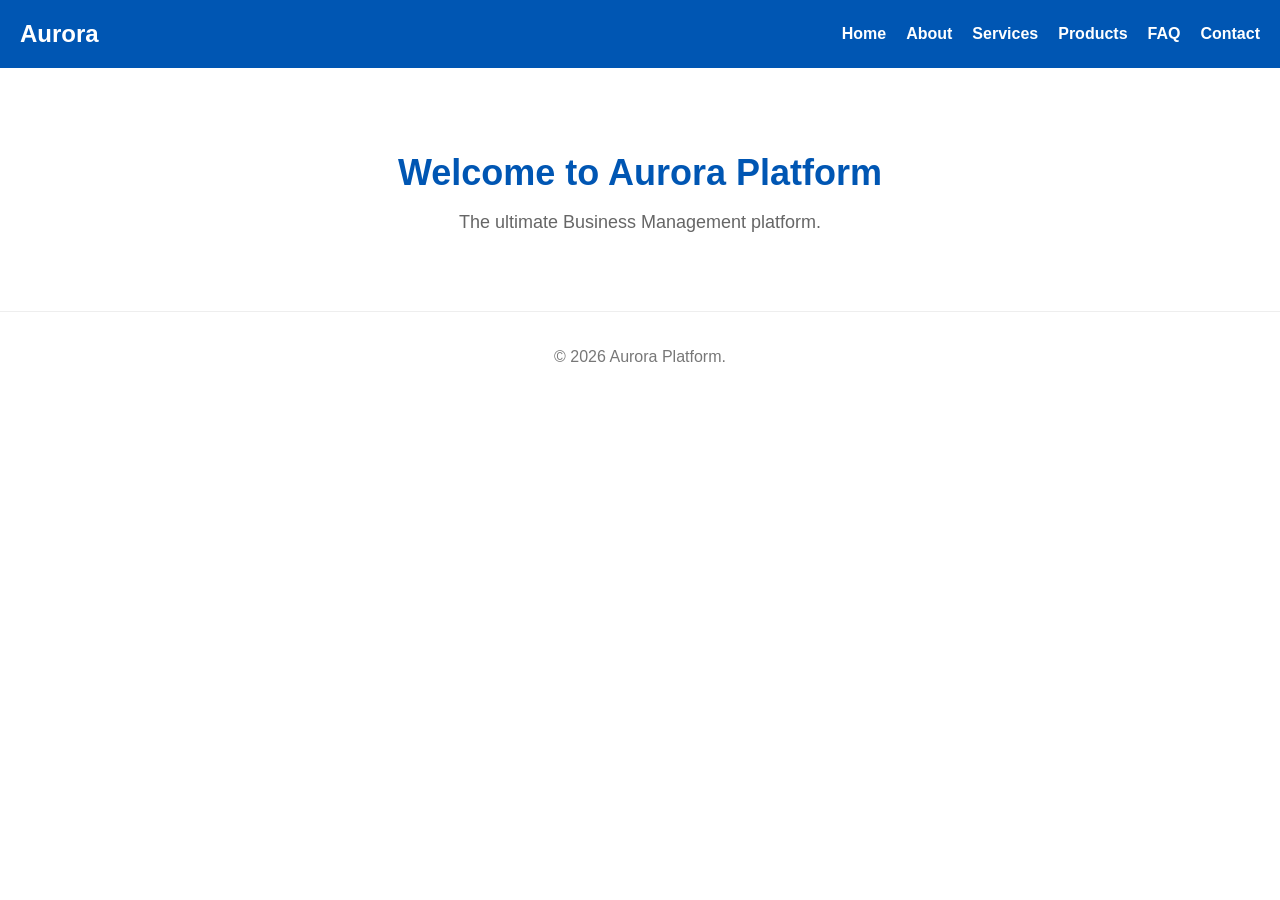
==== index.html @ d2ce755b "minor change for about page" ====
<!DOCTYPE html>
<html lang="en">
<head>
    <meta charset="UTF-8">
    <meta name="viewport" content="width=device-width, initial-scale=1.0">
    <title>Aurora Platform</title>
    <link rel="stylesheet" href="style.css">
</head>
<body>

    <header>
        <div class="logo">Aurora</div>
        <nav>
            <ul>
                <li><a href="index.html">Home</a></li>
                <li><a href="about us.html">About</a></li>
                <li><a href="services.html">Services</a></li>
                <li><a href="products.html">Products</a></li>
                <li><a href="faq.html">FAQ</a></li>
                <li><a href="contact.html">Contact</a></li>
            </ul>
        </nav>
    </header>

    <main>
        <h1>Welcome to Aurora Platform</h1>
        <p>The ultimate Business Management platform.</p>
    </main>

    <footer>
        <p>&copy; 2026 Aurora Platform.</p>
    </footer>

</body>
</html>
---- style.css ----
/* 1. Basic Setup */
body {
    font-family: Arial, sans-serif;
    margin: 0;
    padding: 0;
    background-color: #ffffff;
    color: #333333;
}

/* 2. Header & Navigation (Blue background, White text) */
header {
    background-color: #0056b3;
    padding: 20px;
    display: flex;
    justify-content: space-between;
    align-items: center;
}

.logo {
    color: #ffffff;
    font-size: 24px;
    font-weight: bold;
}

nav ul {
    list-style: none;
    margin: 0;
    padding: 0;
    display: flex;
    gap: 20px;
}

nav a {
    color: #ffffff;
    text-decoration: none;
    font-weight: bold;
}

nav a:hover {
    text-decoration: underline;
}

/* 3. Main Content (Centered & Clean) */
main {
    padding: 60px 20px;
    text-align: center;
}

main h1 {
    color: #0056b3;
    font-size: 36px;
    margin-bottom: 10px;
}

main p {
    font-size: 18px;
    color: #666666;
}

/* 4. Footer */
footer {
    text-align: center;
    padding: 20px;
    border-top: 1px solid #eeeeee;
    color: #777777;
}
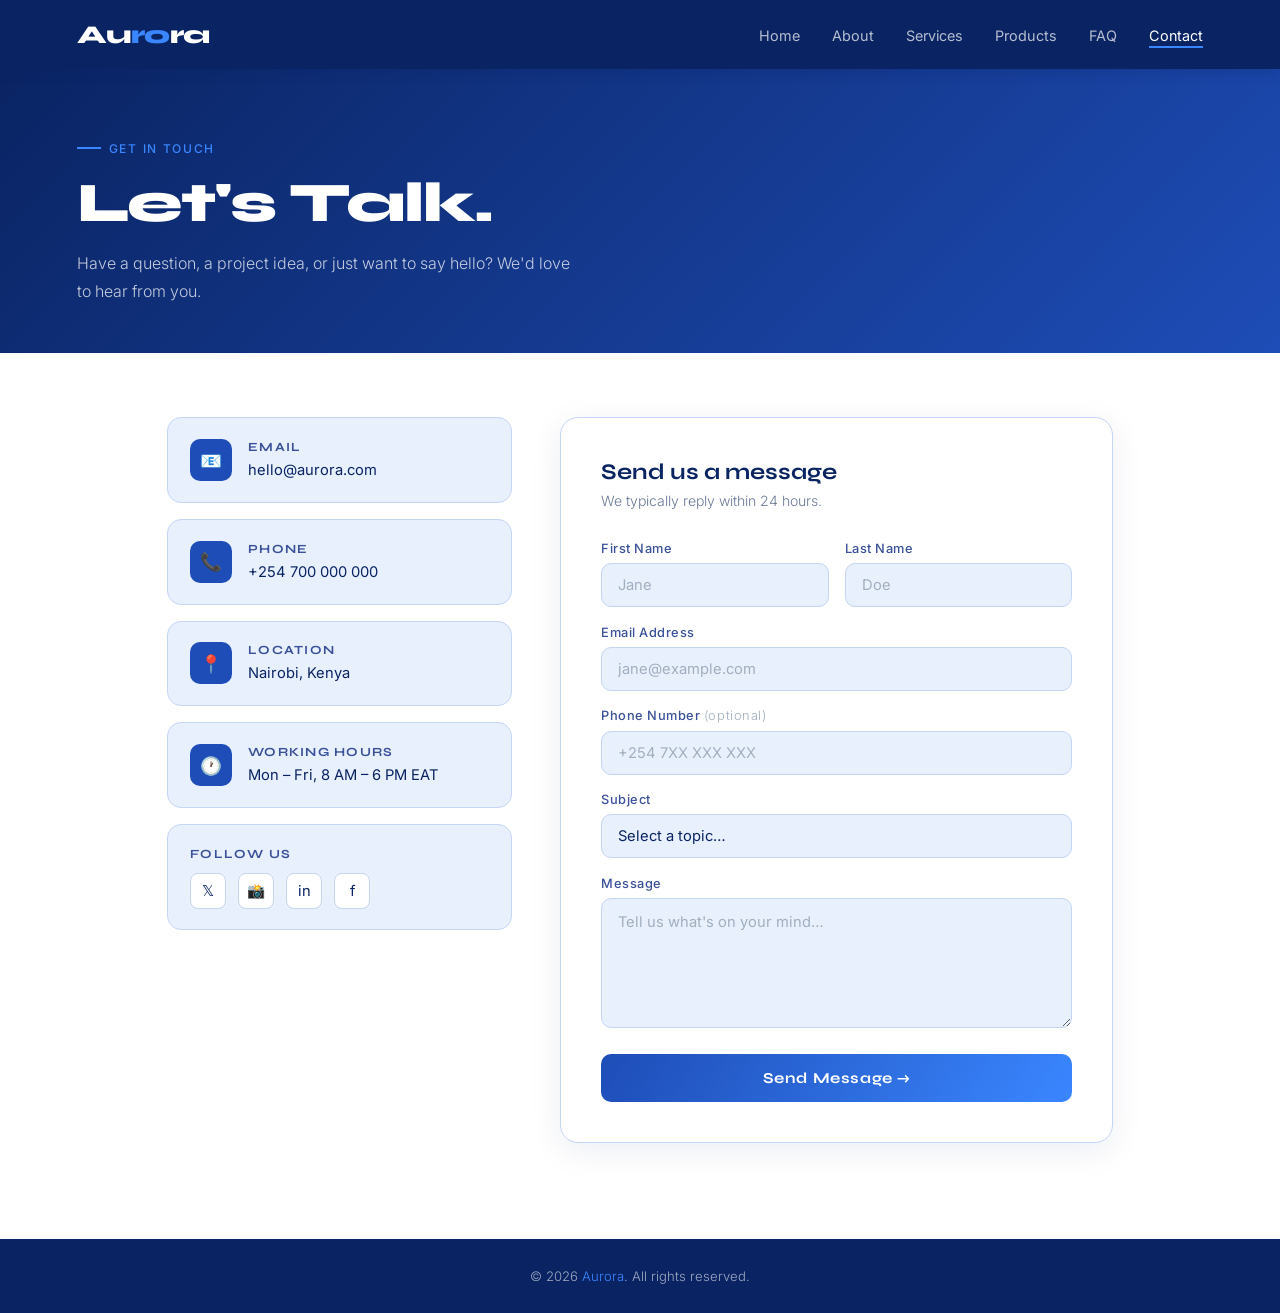
==== commit 9fdf9394: "conyact us" ====
--- a/index.html
+++ b/index.html
@@ -1,35 +1,421 @@
 <!DOCTYPE html>
 <html lang="en">
 <head>
-    <meta charset="UTF-8">
-    <meta name="viewport" content="width=device-width, initial-scale=1.0">
-    <title>Aurora Platform</title>
-    <link rel="stylesheet" href="style.css">
+  <meta charset="UTF-8" />
+  <meta name="viewport" content="width=device-width, initial-scale=1.0"/>
+  <title>Aurora — Contact Us</title>
+  <link href="https://fonts.googleapis.com/css2?family=Syne:wght@400;600;700;800&family=Inter:wght@300;400;500&display=swap" rel="stylesheet"/>
+  <style>
+    :root {
+      --blue-dark:   #0a2463;
+      --blue-mid:    #1e4db7;
+      --blue-light:  #3a86ff;
+      --blue-pale:   #e8f0fe;
+      --white:       #ffffff;
+      --text-dark:   #0a2463;
+      --text-mid:    #3a5199;
+      --text-light:  #6b7a99;
+      --border:      #c5d5f5;
+      --radius:      14px;
+      --transition:  0.25s ease;
+    }
+    *, *::before, *::after { box-sizing: border-box; margin: 0; padding: 0; }
+    body {
+      background: var(--white);
+      color: var(--text-dark);
+      font-family: 'Inter', sans-serif;
+      font-weight: 300;
+      min-height: 100vh;
+    }
+    nav {
+      background: var(--blue-dark);
+      padding: 1.2rem 6%;
+      display: flex;
+      align-items: center;
+      justify-content: space-between;
+      position: sticky;
+      top: 0;
+      z-index: 100;
+      box-shadow: 0 2px 12px rgba(10,36,99,0.3);
+    }
+    .logo {
+      font-family: 'Syne', sans-serif;
+      font-weight: 800;
+      font-size: 1.6rem;
+      letter-spacing: -0.03em;
+      color: var(--white);
+    }
+    .logo span { color: var(--blue-light); }
+    .nav-links {
+      display: flex;
+      gap: 2rem;
+      list-style: none;
+    }
+    .nav-links a {
+      color: rgba(255,255,255,0.7);
+      text-decoration: none;
+      font-size: 0.9rem;
+      font-weight: 400;
+      transition: color var(--transition);
+    }
+    .nav-links a:hover, .nav-links a.active { color: var(--white); }
+    .nav-links a.active {
+      border-bottom: 2px solid var(--blue-light);
+      padding-bottom: 2px;
+    }
+    .hero-strip {
+      background: linear-gradient(135deg, var(--blue-dark) 0%, var(--blue-mid) 100%);
+      padding: 4rem 6% 3rem;
+      color: var(--white);
+    }
+    .eyebrow {
+      display: inline-flex;
+      align-items: center;
+      gap: 0.5rem;
+      font-size: 0.75rem;
+      font-weight: 500;
+      letter-spacing: 0.14em;
+      text-transform: uppercase;
+      color: var(--blue-light);
+      margin-bottom: 1rem;
+    }
+    .eyebrow::before {
+      content: '';
+      width: 24px;
+      height: 2px;
+      background: var(--blue-light);
+    }
+    .hero-strip h1 {
+      font-family: 'Syne', sans-serif;
+      font-size: clamp(2.2rem, 5vw, 3.5rem);
+      font-weight: 800;
+      line-height: 1.1;
+      letter-spacing: -0.03em;
+      margin-bottom: 1rem;
+    }
+    .hero-strip p {
+      max-width: 500px;
+      color: rgba(255,255,255,0.75);
+      line-height: 1.75;
+      font-size: 1rem;
+    }
+    .page {
+      max-width: 1100px;
+      margin: 0 auto;
+      padding: 4rem 6% 6rem;
+    }
+    .contact-grid {
+      display: grid;
+      grid-template-columns: 1fr 1.6fr;
+      gap: 3rem;
+      align-items: start;
+    }
+    .info-cards {
+      display: flex;
+      flex-direction: column;
+      gap: 1rem;
+    }
+    .info-card {
+      background: var(--blue-pale);
+      border: 1px solid var(--border);
+      border-radius: var(--radius);
+      padding: 1.3rem 1.4rem;
+      display: flex;
+      align-items: flex-start;
+      gap: 1rem;
+      transition: border-color var(--transition), transform var(--transition), box-shadow var(--transition);
+    }
+    .info-card:hover {
+      border-color: var(--blue-light);
+      transform: translateY(-2px);
+      box-shadow: 0 6px 20px rgba(58,134,255,0.12);
+    }
+    .info-icon {
+      width: 42px;
+      height: 42px;
+      border-radius: 10px;
+      background: var(--blue-mid);
+      display: flex;
+      align-items: center;
+      justify-content: center;
+      font-size: 1.1rem;
+      flex-shrink: 0;
+    }
+    .info-body h3 {
+      font-family: 'Syne', sans-serif;
+      font-size: 0.78rem;
+      font-weight: 700;
+      color: var(--text-mid);
+      text-transform: uppercase;
+      letter-spacing: 0.1em;
+      margin-bottom: 0.3rem;
+    }
+    .info-body p, .info-body a {
+      color: var(--text-dark);
+      font-size: 0.92rem;
+      line-height: 1.5;
+      text-decoration: none;
+      font-weight: 400;
+    }
+    .info-body a:hover { color: var(--blue-light); }
+    .social-row {
+      display: flex;
+      gap: 0.75rem;
+      margin-top: 0.75rem;
+    }
+    .social-btn {
+      width: 36px;
+      height: 36px;
+      border-radius: 8px;
+      border: 1px solid var(--border);
+      background: var(--white);
+      display: flex;
+      align-items: center;
+      justify-content: center;
+      font-size: 0.85rem;
+      color: var(--blue-mid);
+      text-decoration: none;
+      transition: all var(--transition);
+      font-weight: 600;
+    }
+    .social-btn:hover {
+      background: var(--blue-mid);
+      color: var(--white);
+      border-color: var(--blue-mid);
+    }
+    .form-card {
+      background: var(--white);
+      border: 1px solid var(--border);
+      border-radius: calc(var(--radius) + 4px);
+      padding: 2.5rem;
+      box-shadow: 0 8px 32px rgba(10,36,99,0.08);
+    }
+    .form-card h2 {
+      font-family: 'Syne', sans-serif;
+      font-size: 1.4rem;
+      font-weight: 700;
+      color: var(--blue-dark);
+      margin-bottom: 0.4rem;
+    }
+    .form-card .subtitle {
+      color: var(--text-light);
+      font-size: 0.88rem;
+      margin-bottom: 2rem;
+    }
+    .form-row {
+      display: grid;
+      grid-template-columns: 1fr 1fr;
+      gap: 1rem;
+    }
+    .field {
+      display: flex;
+      flex-direction: column;
+      gap: 0.45rem;
+      margin-bottom: 1.1rem;
+    }
+    label {
+      font-size: 0.8rem;
+      font-weight: 500;
+      color: var(--text-mid);
+      letter-spacing: 0.04em;
+    }
+    input, textarea, select {
+      background: var(--blue-pale);
+      border: 1px solid var(--border);
+      border-radius: 10px;
+      color: var(--text-dark);
+      font-family: 'Inter', sans-serif;
+      font-size: 0.92rem;
+      font-weight: 400;
+      padding: 0.75rem 1rem;
+      width: 100%;
+      outline: none;
+      transition: border-color var(--transition), box-shadow var(--transition);
+      appearance: none;
+    }
+    input::placeholder, textarea::placeholder { color: #a0aec0; }
+    input:focus, textarea:focus, select:focus {
+      border-color: var(--blue-light);
+      background: var(--white);
+      box-shadow: 0 0 0 3px rgba(58,134,255,0.12);
+    }
+    textarea { resize: vertical; min-height: 130px; line-height: 1.6; }
+    select option { background: var(--white); }
+    .btn-submit {
+      width: 100%;
+      padding: 0.95rem 1.5rem;
+      border: none;
+      border-radius: 10px;
+      cursor: pointer;
+      font-family: 'Syne', sans-serif;
+      font-size: 0.95rem;
+      font-weight: 700;
+      letter-spacing: 0.04em;
+      color: var(--white);
+      background: linear-gradient(120deg, var(--blue-mid), var(--blue-light));
+      transition: opacity var(--transition), transform var(--transition);
+      margin-top: 0.5rem;
+    }
+    .btn-submit:hover { opacity: 0.9; transform: translateY(-1px); }
+    .btn-submit:active { transform: translateY(0); }
+    .success-msg {
+      display: none;
+      align-items: center;
+      gap: 0.75rem;
+      background: #e8f5e9;
+      border: 1px solid #a5d6a7;
+      border-radius: 10px;
+      padding: 1rem 1.2rem;
+      margin-top: 1rem;
+      color: #2e7d32;
+      font-size: 0.9rem;
+    }
+    .success-msg.show { display: flex; }
+    footer {
+      background: var(--blue-dark);
+      color: rgba(255,255,255,0.6);
+      text-align: center;
+      padding: 1.8rem 6%;
+      font-size: 0.82rem;
+    }
+    footer span { color: var(--blue-light); }
+    @media (max-width: 768px) {
+      .contact-grid { grid-template-columns: 1fr; }
+      .form-row { grid-template-columns: 1fr; }
+      .nav-links { display: none; }
+      .form-card { padding: 1.8rem 1.4rem; }
+    }
+  </style>
 </head>
 <body>
-
-    <header>
-        <div class="logo">Aurora</div>
-        <nav>
-            <ul>
-                <li><a href="index.html">Home</a></li>
-                <li><a href="about us.html">About</a></li>
-                <li><a href="services.html">Services</a></li>
-                <li><a href="products.html">Products</a></li>
-                <li><a href="faq.html">FAQ</a></li>
-                <li><a href="contact.html">Contact</a></li>
-            </ul>
-        </nav>
-    </header>
-
-    <main>
-        <h1>Welcome to Aurora Platform</h1>
-        <p>The ultimate Business Management platform.</p>
-    </main>
-
-    <footer>
-        <p>&copy; 2026 Aurora Platform.</p>
-    </footer>
-
+  <nav>
+    <div class="logo">Au<span>ro</span>ra</div>
+    <ul class="nav-links">
+      <li><a href="#">Home</a></li>
+      <li><a href="#">About</a></li>
+      <li><a href="#">Services</a></li>
+      <li><a href="#">Products</a></li>
+      <li><a href="#">FAQ</a></li>
+      <li><a href="#" class="active">Contact</a></li>
+    </ul>
+  </nav>
+  <div class="hero-strip">
+    <div class="eyebrow">Get in touch</div>
+    <h1>Let's Talk.</h1>
+    <p>Have a question, a project idea, or just want to say hello? We'd love to hear from you.</p>
+  </div>
+  <main class="page">
+    <div class="contact-grid">
+      <aside class="info-cards">
+        <div class="info-card">
+          <div class="info-icon">📧</div>
+          <div class="info-body">
+            <h3>Email</h3>
+            <a href="mailto:hello@aurora.com">hello@aurora.com</a>
+          </div>
+        </div>
+        <div class="info-card">
+          <div class="info-icon">📞</div>
+          <div class="info-body">
+            <h3>Phone</h3>
+            <a href="tel:+254700000000">+254 700 000 000</a>
+          </div>
+        </div>
+        <div class="info-card">
+          <div class="info-icon">📍</div>
+          <div class="info-body">
+            <h3>Location</h3>
+            <p>Nairobi, Kenya</p>
+          </div>
+        </div>
+        <div class="info-card">
+          <div class="info-icon">🕐</div>
+          <div class="info-body">
+            <h3>Working Hours</h3>
+            <p>Mon – Fri, 8 AM – 6 PM EAT</p>
+          </div>
+        </div>
+        <div class="info-card">
+          <div class="info-body" style="width:100%">
+            <h3>Follow Us</h3>
+            <div class="social-row">
+              <a href="#" class="social-btn">𝕏</a>
+              <a href="#" class="social-btn">📸</a>
+              <a href="#" class="social-btn">in</a>
+              <a href="#" class="social-btn">f</a>
+            </div>
+          </div>
+        </div>
+      </aside>
+      <section class="form-card">
+        <h2>Send us a message</h2>
+        <p class="subtitle">We typically reply within 24 hours.</p>
+        <form id="contactForm" novalidate>
+          <div class="form-row">
+            <div class="field">
+              <label for="fname">First Name</label>
+              <input type="text" id="fname" placeholder="Jane" required />
+            </div>
+            <div class="field">
+              <label for="lname">Last Name</label>
+              <input type="text" id="lname" placeholder="Doe" required />
+            </div>
+          </div>
+          <div class="field">
+            <label for="email">Email Address</label>
+            <input type="email" id="email" placeholder="jane@example.com" required />
+          </div>
+          <div class="field">
+            <label for="phone">Phone Number <span style="color:#a0aec0;font-weight:300">(optional)</span></label>
+            <input type="tel" id="phone" placeholder="+254 7XX XXX XXX" />
+          </div>
+          <div class="field">
+            <label for="subject">Subject</label>
+            <select id="subject" required>
+              <option value="" disabled selected>Select a topic…</option>
+              <option>General Inquiry</option>
+              <option>Project Collaboration</option>
+              <option>Support Request</option>
+              <option>Partnership</option>
+              <option>Other</option>
+            </select>
+          </div>
+          <div class="field">
+            <label for="message">Message</label>
+            <textarea id="message" placeholder="Tell us what's on your mind…" required></textarea>
+          </div>
+          <button type="submit" class="btn-submit">Send Message →</button>
+          <div class="success-msg" id="successMsg">
+            ✅ &nbsp; Message sent! We'll get back to you shortly.
+          </div>
+        </form>
+      </section>
+    </div>
+  </main>
+  <footer>© 2026 <span>Aurora</span>. All rights reserved.</footer>
+  <script>
+    document.getElementById('contactForm').addEventListener('submit', function(e) {
+      e.preventDefault();
+      const fname = document.getElementById('fname').value.trim();
+      const email = document.getElementById('email').value.trim();
+      const message = document.getElementById('message').value.trim();
+      if (!fname || !email || !message) {
+        alert('Please fill in your name, email, and message.');
+        return;
+      }
+      const btn = document.querySelector('.btn-submit');
+      btn.textContent = 'Sending…';
+      btn.style.opacity = '0.7';
+      setTimeout(() => {
+        btn.textContent = 'Send Message →';
+        btn.style.opacity = '1';
+        document.getElementById('successMsg').classList.add('show');
+        document.getElementById('contactForm').reset();
+        setTimeout(() => {
+          document.getElementById('successMsg').classList.remove('show');
+        }, 5000);
+      }, 1200);
+    });
+  </script>
 </body>
 </html>
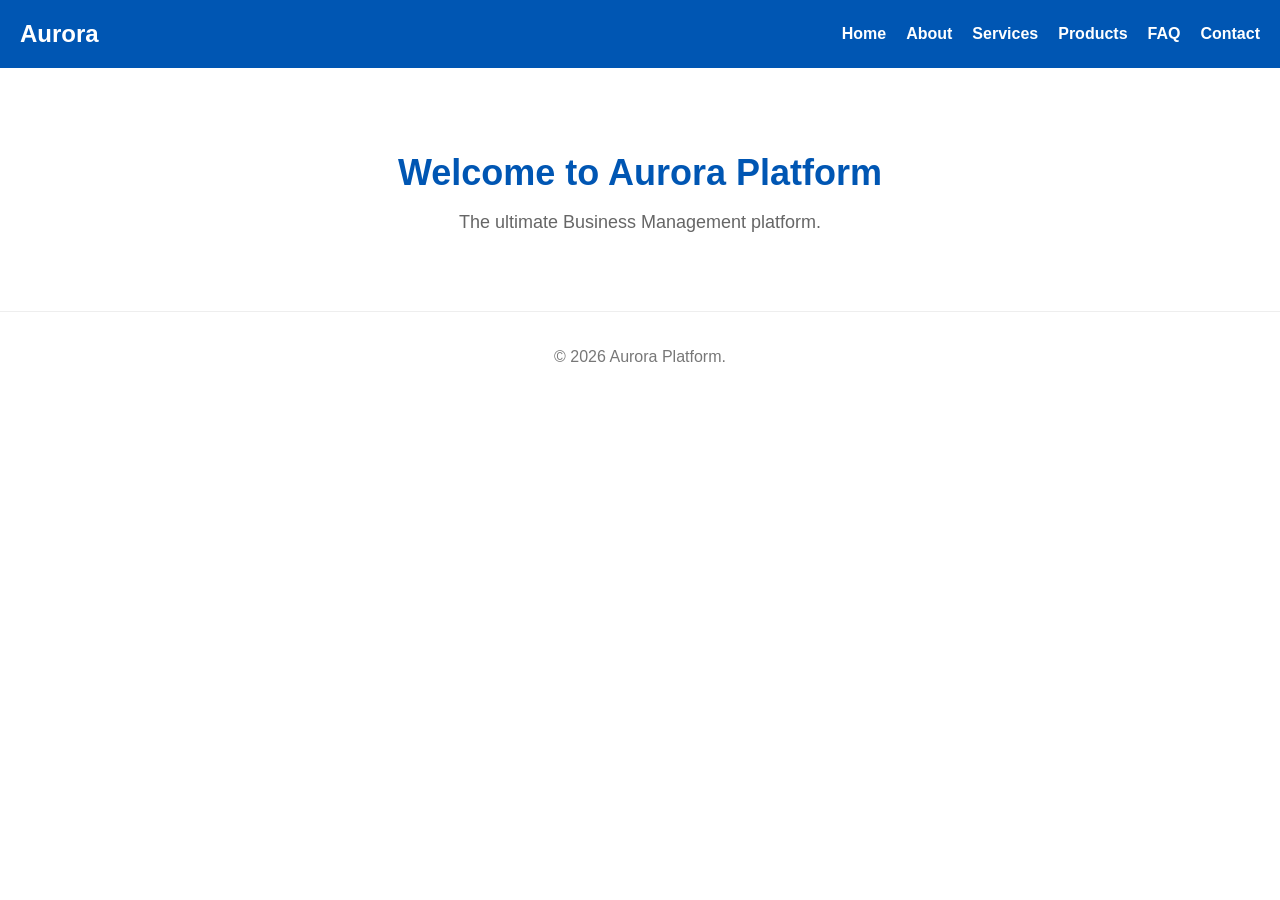
==== commit e9b6d719: "Merge branch 'main' of github.com:codewithmDEV/aurora-platform" ====
--- a/index.html
+++ b/index.html
@@ -1,421 +1,35 @@
 <!DOCTYPE html>
 <html lang="en">
 <head>
-  <meta charset="UTF-8" />
-  <meta name="viewport" content="width=device-width, initial-scale=1.0"/>
-  <title>Aurora — Contact Us</title>
-  <link href="https://fonts.googleapis.com/css2?family=Syne:wght@400;600;700;800&family=Inter:wght@300;400;500&display=swap" rel="stylesheet"/>
-  <style>
-    :root {
-      --blue-dark:   #0a2463;
-      --blue-mid:    #1e4db7;
-      --blue-light:  #3a86ff;
-      --blue-pale:   #e8f0fe;
-      --white:       #ffffff;
-      --text-dark:   #0a2463;
-      --text-mid:    #3a5199;
-      --text-light:  #6b7a99;
-      --border:      #c5d5f5;
-      --radius:      14px;
-      --transition:  0.25s ease;
-    }
-    *, *::before, *::after { box-sizing: border-box; margin: 0; padding: 0; }
-    body {
-      background: var(--white);
-      color: var(--text-dark);
-      font-family: 'Inter', sans-serif;
-      font-weight: 300;
-      min-height: 100vh;
-    }
-    nav {
-      background: var(--blue-dark);
-      padding: 1.2rem 6%;
-      display: flex;
-      align-items: center;
-      justify-content: space-between;
-      position: sticky;
-      top: 0;
-      z-index: 100;
-      box-shadow: 0 2px 12px rgba(10,36,99,0.3);
-    }
-    .logo {
-      font-family: 'Syne', sans-serif;
-      font-weight: 800;
-      font-size: 1.6rem;
-      letter-spacing: -0.03em;
-      color: var(--white);
-    }
-    .logo span { color: var(--blue-light); }
-    .nav-links {
-      display: flex;
-      gap: 2rem;
-      list-style: none;
-    }
-    .nav-links a {
-      color: rgba(255,255,255,0.7);
-      text-decoration: none;
-      font-size: 0.9rem;
-      font-weight: 400;
-      transition: color var(--transition);
-    }
-    .nav-links a:hover, .nav-links a.active { color: var(--white); }
-    .nav-links a.active {
-      border-bottom: 2px solid var(--blue-light);
-      padding-bottom: 2px;
-    }
-    .hero-strip {
-      background: linear-gradient(135deg, var(--blue-dark) 0%, var(--blue-mid) 100%);
-      padding: 4rem 6% 3rem;
-      color: var(--white);
-    }
-    .eyebrow {
-      display: inline-flex;
-      align-items: center;
-      gap: 0.5rem;
-      font-size: 0.75rem;
-      font-weight: 500;
-      letter-spacing: 0.14em;
-      text-transform: uppercase;
-      color: var(--blue-light);
-      margin-bottom: 1rem;
-    }
-    .eyebrow::before {
-      content: '';
-      width: 24px;
-      height: 2px;
-      background: var(--blue-light);
-    }
-    .hero-strip h1 {
-      font-family: 'Syne', sans-serif;
-      font-size: clamp(2.2rem, 5vw, 3.5rem);
-      font-weight: 800;
-      line-height: 1.1;
-      letter-spacing: -0.03em;
-      margin-bottom: 1rem;
-    }
-    .hero-strip p {
-      max-width: 500px;
-      color: rgba(255,255,255,0.75);
-      line-height: 1.75;
-      font-size: 1rem;
-    }
-    .page {
-      max-width: 1100px;
-      margin: 0 auto;
-      padding: 4rem 6% 6rem;
-    }
-    .contact-grid {
-      display: grid;
-      grid-template-columns: 1fr 1.6fr;
-      gap: 3rem;
-      align-items: start;
-    }
-    .info-cards {
-      display: flex;
-      flex-direction: column;
-      gap: 1rem;
-    }
-    .info-card {
-      background: var(--blue-pale);
-      border: 1px solid var(--border);
-      border-radius: var(--radius);
-      padding: 1.3rem 1.4rem;
-      display: flex;
-      align-items: flex-start;
-      gap: 1rem;
-      transition: border-color var(--transition), transform var(--transition), box-shadow var(--transition);
-    }
-    .info-card:hover {
-      border-color: var(--blue-light);
-      transform: translateY(-2px);
-      box-shadow: 0 6px 20px rgba(58,134,255,0.12);
-    }
-    .info-icon {
-      width: 42px;
-      height: 42px;
-      border-radius: 10px;
-      background: var(--blue-mid);
-      display: flex;
-      align-items: center;
-      justify-content: center;
-      font-size: 1.1rem;
-      flex-shrink: 0;
-    }
-    .info-body h3 {
-      font-family: 'Syne', sans-serif;
-      font-size: 0.78rem;
-      font-weight: 700;
-      color: var(--text-mid);
-      text-transform: uppercase;
-      letter-spacing: 0.1em;
-      margin-bottom: 0.3rem;
-    }
-    .info-body p, .info-body a {
-      color: var(--text-dark);
-      font-size: 0.92rem;
-      line-height: 1.5;
-      text-decoration: none;
-      font-weight: 400;
-    }
-    .info-body a:hover { color: var(--blue-light); }
-    .social-row {
-      display: flex;
-      gap: 0.75rem;
-      margin-top: 0.75rem;
-    }
-    .social-btn {
-      width: 36px;
-      height: 36px;
-      border-radius: 8px;
-      border: 1px solid var(--border);
-      background: var(--white);
-      display: flex;
-      align-items: center;
-      justify-content: center;
-      font-size: 0.85rem;
-      color: var(--blue-mid);
-      text-decoration: none;
-      transition: all var(--transition);
-      font-weight: 600;
-    }
-    .social-btn:hover {
-      background: var(--blue-mid);
-      color: var(--white);
-      border-color: var(--blue-mid);
-    }
-    .form-card {
-      background: var(--white);
-      border: 1px solid var(--border);
-      border-radius: calc(var(--radius) + 4px);
-      padding: 2.5rem;
-      box-shadow: 0 8px 32px rgba(10,36,99,0.08);
-    }
-    .form-card h2 {
-      font-family: 'Syne', sans-serif;
-      font-size: 1.4rem;
-      font-weight: 700;
-      color: var(--blue-dark);
-      margin-bottom: 0.4rem;
-    }
-    .form-card .subtitle {
-      color: var(--text-light);
-      font-size: 0.88rem;
-      margin-bottom: 2rem;
-    }
-    .form-row {
-      display: grid;
-      grid-template-columns: 1fr 1fr;
-      gap: 1rem;
-    }
-    .field {
-      display: flex;
-      flex-direction: column;
-      gap: 0.45rem;
-      margin-bottom: 1.1rem;
-    }
-    label {
-      font-size: 0.8rem;
-      font-weight: 500;
-      color: var(--text-mid);
-      letter-spacing: 0.04em;
-    }
-    input, textarea, select {
-      background: var(--blue-pale);
-      border: 1px solid var(--border);
-      border-radius: 10px;
-      color: var(--text-dark);
-      font-family: 'Inter', sans-serif;
-      font-size: 0.92rem;
-      font-weight: 400;
-      padding: 0.75rem 1rem;
-      width: 100%;
-      outline: none;
-      transition: border-color var(--transition), box-shadow var(--transition);
-      appearance: none;
-    }
-    input::placeholder, textarea::placeholder { color: #a0aec0; }
-    input:focus, textarea:focus, select:focus {
-      border-color: var(--blue-light);
-      background: var(--white);
-      box-shadow: 0 0 0 3px rgba(58,134,255,0.12);
-    }
-    textarea { resize: vertical; min-height: 130px; line-height: 1.6; }
-    select option { background: var(--white); }
-    .btn-submit {
-      width: 100%;
-      padding: 0.95rem 1.5rem;
-      border: none;
-      border-radius: 10px;
-      cursor: pointer;
-      font-family: 'Syne', sans-serif;
-      font-size: 0.95rem;
-      font-weight: 700;
-      letter-spacing: 0.04em;
-      color: var(--white);
-      background: linear-gradient(120deg, var(--blue-mid), var(--blue-light));
-      transition: opacity var(--transition), transform var(--transition);
-      margin-top: 0.5rem;
-    }
-    .btn-submit:hover { opacity: 0.9; transform: translateY(-1px); }
-    .btn-submit:active { transform: translateY(0); }
-    .success-msg {
-      display: none;
-      align-items: center;
-      gap: 0.75rem;
-      background: #e8f5e9;
-      border: 1px solid #a5d6a7;
-      border-radius: 10px;
-      padding: 1rem 1.2rem;
-      margin-top: 1rem;
-      color: #2e7d32;
-      font-size: 0.9rem;
-    }
-    .success-msg.show { display: flex; }
-    footer {
-      background: var(--blue-dark);
-      color: rgba(255,255,255,0.6);
-      text-align: center;
-      padding: 1.8rem 6%;
-      font-size: 0.82rem;
-    }
-    footer span { color: var(--blue-light); }
-    @media (max-width: 768px) {
-      .contact-grid { grid-template-columns: 1fr; }
-      .form-row { grid-template-columns: 1fr; }
-      .nav-links { display: none; }
-      .form-card { padding: 1.8rem 1.4rem; }
-    }
-  </style>
+    <meta charset="UTF-8">
+    <meta name="viewport" content="width=device-width, initial-scale=1.0">
+    <title>Aurora Platform</title>
+    <link rel="stylesheet" href="style.css">
 </head>
 <body>
-  <nav>
-    <div class="logo">Au<span>ro</span>ra</div>
-    <ul class="nav-links">
-      <li><a href="#">Home</a></li>
-      <li><a href="#">About</a></li>
-      <li><a href="#">Services</a></li>
-      <li><a href="#">Products</a></li>
-      <li><a href="#">FAQ</a></li>
-      <li><a href="#" class="active">Contact</a></li>
-    </ul>
-  </nav>
-  <div class="hero-strip">
-    <div class="eyebrow">Get in touch</div>
-    <h1>Let's Talk.</h1>
-    <p>Have a question, a project idea, or just want to say hello? We'd love to hear from you.</p>
-  </div>
-  <main class="page">
-    <div class="contact-grid">
-      <aside class="info-cards">
-        <div class="info-card">
-          <div class="info-icon">📧</div>
-          <div class="info-body">
-            <h3>Email</h3>
-            <a href="mailto:hello@aurora.com">hello@aurora.com</a>
-          </div>
-        </div>
-        <div class="info-card">
-          <div class="info-icon">📞</div>
-          <div class="info-body">
-            <h3>Phone</h3>
-            <a href="tel:+254700000000">+254 700 000 000</a>
-          </div>
-        </div>
-        <div class="info-card">
-          <div class="info-icon">📍</div>
-          <div class="info-body">
-            <h3>Location</h3>
-            <p>Nairobi, Kenya</p>
-          </div>
-        </div>
-        <div class="info-card">
-          <div class="info-icon">🕐</div>
-          <div class="info-body">
-            <h3>Working Hours</h3>
-            <p>Mon – Fri, 8 AM – 6 PM EAT</p>
-          </div>
-        </div>
-        <div class="info-card">
-          <div class="info-body" style="width:100%">
-            <h3>Follow Us</h3>
-            <div class="social-row">
-              <a href="#" class="social-btn">𝕏</a>
-              <a href="#" class="social-btn">📸</a>
-              <a href="#" class="social-btn">in</a>
-              <a href="#" class="social-btn">f</a>
-            </div>
-          </div>
-        </div>
-      </aside>
-      <section class="form-card">
-        <h2>Send us a message</h2>
-        <p class="subtitle">We typically reply within 24 hours.</p>
-        <form id="contactForm" novalidate>
-          <div class="form-row">
-            <div class="field">
-              <label for="fname">First Name</label>
-              <input type="text" id="fname" placeholder="Jane" required />
-            </div>
-            <div class="field">
-              <label for="lname">Last Name</label>
-              <input type="text" id="lname" placeholder="Doe" required />
-            </div>
-          </div>
-          <div class="field">
-            <label for="email">Email Address</label>
-            <input type="email" id="email" placeholder="jane@example.com" required />
-          </div>
-          <div class="field">
-            <label for="phone">Phone Number <span style="color:#a0aec0;font-weight:300">(optional)</span></label>
-            <input type="tel" id="phone" placeholder="+254 7XX XXX XXX" />
-          </div>
-          <div class="field">
-            <label for="subject">Subject</label>
-            <select id="subject" required>
-              <option value="" disabled selected>Select a topic…</option>
-              <option>General Inquiry</option>
-              <option>Project Collaboration</option>
-              <option>Support Request</option>
-              <option>Partnership</option>
-              <option>Other</option>
-            </select>
-          </div>
-          <div class="field">
-            <label for="message">Message</label>
-            <textarea id="message" placeholder="Tell us what's on your mind…" required></textarea>
-          </div>
-          <button type="submit" class="btn-submit">Send Message →</button>
-          <div class="success-msg" id="successMsg">
-            ✅ &nbsp; Message sent! We'll get back to you shortly.
-          </div>
-        </form>
-      </section>
-    </div>
-  </main>
-  <footer>© 2026 <span>Aurora</span>. All rights reserved.</footer>
-  <script>
-    document.getElementById('contactForm').addEventListener('submit', function(e) {
-      e.preventDefault();
-      const fname = document.getElementById('fname').value.trim();
-      const email = document.getElementById('email').value.trim();
-      const message = document.getElementById('message').value.trim();
-      if (!fname || !email || !message) {
-        alert('Please fill in your name, email, and message.');
-        return;
-      }
-      const btn = document.querySelector('.btn-submit');
-      btn.textContent = 'Sending…';
-      btn.style.opacity = '0.7';
-      setTimeout(() => {
-        btn.textContent = 'Send Message →';
-        btn.style.opacity = '1';
-        document.getElementById('successMsg').classList.add('show');
-        document.getElementById('contactForm').reset();
-        setTimeout(() => {
-          document.getElementById('successMsg').classList.remove('show');
-        }, 5000);
-      }, 1200);
-    });
-  </script>
+
+    <header>
+        <div class="logo">Aurora</div>
+        <nav>
+            <ul>
+                <li><a href="index.html">Home</a></li>
+                <li><a href="about us.html">About</a></li>
+                <li><a href="services.html">Services</a></li>
+                <li><a href="products.html">Products</a></li>
+                <li><a href="faq.html">FAQ</a></li>
+                <li><a href="contact.html">Contact</a></li>
+            </ul>
+        </nav>
+    </header>
+
+    <main>
+        <h1>Welcome to Aurora Platform</h1>
+        <p>The ultimate Business Management platform.</p>
+    </main>
+
+    <footer>
+        <p>&copy; 2026 Aurora Platform.</p>
+    </footer>
+
 </body>
 </html>
--- a/style.css
+++ b/style.css
@@ -0,0 +1,66 @@
+/* 1. Basic Setup */
+body {
+    font-family: Arial, sans-serif;
+    margin: 0;
+    padding: 0;
+    background-color: #ffffff;
+    color: #333333;
+}
+
+/* 2. Header & Navigation (Blue background, White text) */
+header {
+    background-color: #0056b3;
+    padding: 20px;
+    display: flex;
+    justify-content: space-between;
+    align-items: center;
+}
+
+.logo {
+    color: #ffffff;
+    font-size: 24px;
+    font-weight: bold;
+}
+
+nav ul {
+    list-style: none;
+    margin: 0;
+    padding: 0;
+    display: flex;
+    gap: 20px;
+}
+
+nav a {
+    color: #ffffff;
+    text-decoration: none;
+    font-weight: bold;
+}
+
+nav a:hover {
+    text-decoration: underline;
+}
+
+/* 3. Main Content (Centered & Clean) */
+main {
+    padding: 60px 20px;
+    text-align: center;
+}
+
+main h1 {
+    color: #0056b3;
+    font-size: 36px;
+    margin-bottom: 10px;
+}
+
+main p {
+    font-size: 18px;
+    color: #666666;
+}
+
+/* 4. Footer */
+footer {
+    text-align: center;
+    padding: 20px;
+    border-top: 1px solid #eeeeee;
+    color: #777777;
+}
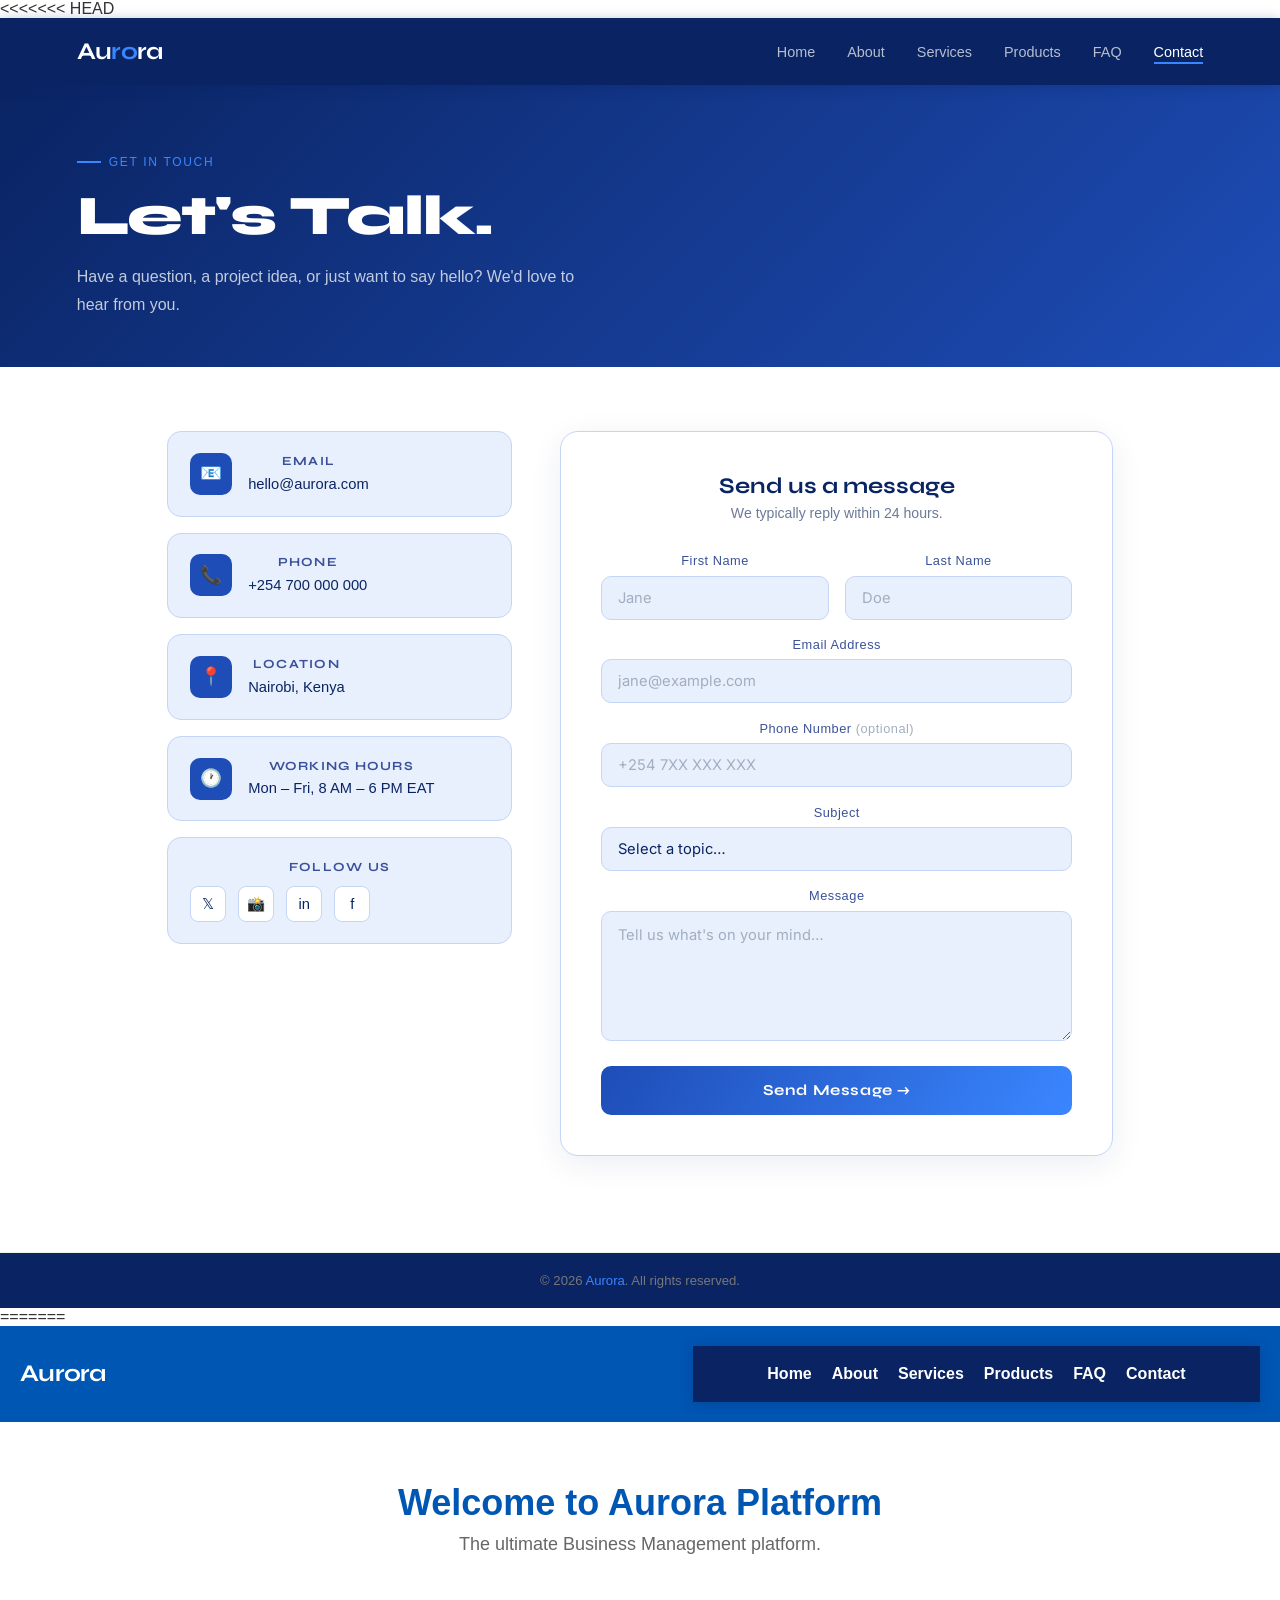
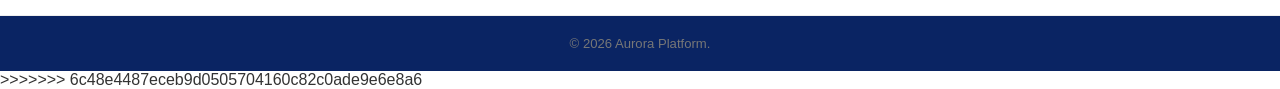
==== commit 6be74123: "coertyu" ====
--- a/index.html
+++ b/index.html
@@ -1,6 +1,424 @@
 <!DOCTYPE html>
 <html lang="en">
 <head>
+<<<<<<< HEAD
+  <meta charset="UTF-8" />
+  <meta name="viewport" content="width=device-width, initial-scale=1.0"/>
+  <title>Aurora — Contact Us</title>
+  <link href="https://fonts.googleapis.com/css2?family=Syne:wght@400;600;700;800&family=Inter:wght@300;400;500&display=swap" rel="stylesheet"/>
+  <style>
+    :root {
+      --blue-dark:   #0a2463;
+      --blue-mid:    #1e4db7;
+      --blue-light:  #3a86ff;
+      --blue-pale:   #e8f0fe;
+      --white:       #ffffff;
+      --text-dark:   #0a2463;
+      --text-mid:    #3a5199;
+      --text-light:  #6b7a99;
+      --border:      #c5d5f5;
+      --radius:      14px;
+      --transition:  0.25s ease;
+    }
+    *, *::before, *::after { box-sizing: border-box; margin: 0; padding: 0; }
+    body {
+      background: var(--white);
+      color: var(--text-dark);
+      font-family: 'Inter', sans-serif;
+      font-weight: 300;
+      min-height: 100vh;
+    }
+    nav {
+      background: var(--blue-dark);
+      padding: 1.2rem 6%;
+      display: flex;
+      align-items: center;
+      justify-content: space-between;
+      position: sticky;
+      top: 0;
+      z-index: 100;
+      box-shadow: 0 2px 12px rgba(10,36,99,0.3);
+    }
+    .logo {
+      font-family: 'Syne', sans-serif;
+      font-weight: 800;
+      font-size: 1.6rem;
+      letter-spacing: -0.03em;
+      color: var(--white);
+    }
+    .logo span { color: var(--blue-light); }
+    .nav-links {
+      display: flex;
+      gap: 2rem;
+      list-style: none;
+    }
+    .nav-links a {
+      color: rgba(255,255,255,0.7);
+      text-decoration: none;
+      font-size: 0.9rem;
+      font-weight: 400;
+      transition: color var(--transition);
+    }
+    .nav-links a:hover, .nav-links a.active { color: var(--white); }
+    .nav-links a.active {
+      border-bottom: 2px solid var(--blue-light);
+      padding-bottom: 2px;
+    }
+    .hero-strip {
+      background: linear-gradient(135deg, var(--blue-dark) 0%, var(--blue-mid) 100%);
+      padding: 4rem 6% 3rem;
+      color: var(--white);
+    }
+    .eyebrow {
+      display: inline-flex;
+      align-items: center;
+      gap: 0.5rem;
+      font-size: 0.75rem;
+      font-weight: 500;
+      letter-spacing: 0.14em;
+      text-transform: uppercase;
+      color: var(--blue-light);
+      margin-bottom: 1rem;
+    }
+    .eyebrow::before {
+      content: '';
+      width: 24px;
+      height: 2px;
+      background: var(--blue-light);
+    }
+    .hero-strip h1 {
+      font-family: 'Syne', sans-serif;
+      font-size: clamp(2.2rem, 5vw, 3.5rem);
+      font-weight: 800;
+      line-height: 1.1;
+      letter-spacing: -0.03em;
+      margin-bottom: 1rem;
+    }
+    .hero-strip p {
+      max-width: 500px;
+      color: rgba(255,255,255,0.75);
+      line-height: 1.75;
+      font-size: 1rem;
+    }
+    .page {
+      max-width: 1100px;
+      margin: 0 auto;
+      padding: 4rem 6% 6rem;
+    }
+    .contact-grid {
+      display: grid;
+      grid-template-columns: 1fr 1.6fr;
+      gap: 3rem;
+      align-items: start;
+    }
+    .info-cards {
+      display: flex;
+      flex-direction: column;
+      gap: 1rem;
+    }
+    .info-card {
+      background: var(--blue-pale);
+      border: 1px solid var(--border);
+      border-radius: var(--radius);
+      padding: 1.3rem 1.4rem;
+      display: flex;
+      align-items: flex-start;
+      gap: 1rem;
+      transition: border-color var(--transition), transform var(--transition), box-shadow var(--transition);
+    }
+    .info-card:hover {
+      border-color: var(--blue-light);
+      transform: translateY(-2px);
+      box-shadow: 0 6px 20px rgba(58,134,255,0.12);
+    }
+    .info-icon {
+      width: 42px;
+      height: 42px;
+      border-radius: 10px;
+      background: var(--blue-mid);
+      display: flex;
+      align-items: center;
+      justify-content: center;
+      font-size: 1.1rem;
+      flex-shrink: 0;
+    }
+    .info-body h3 {
+      font-family: 'Syne', sans-serif;
+      font-size: 0.78rem;
+      font-weight: 700;
+      color: var(--text-mid);
+      text-transform: uppercase;
+      letter-spacing: 0.1em;
+      margin-bottom: 0.3rem;
+    }
+    .info-body p, .info-body a {
+      color: var(--text-dark);
+      font-size: 0.92rem;
+      line-height: 1.5;
+      text-decoration: none;
+      font-weight: 400;
+    }
+    .info-body a:hover { color: var(--blue-light); }
+    .social-row {
+      display: flex;
+      gap: 0.75rem;
+      margin-top: 0.75rem;
+    }
+    .social-btn {
+      width: 36px;
+      height: 36px;
+      border-radius: 8px;
+      border: 1px solid var(--border);
+      background: var(--white);
+      display: flex;
+      align-items: center;
+      justify-content: center;
+      font-size: 0.85rem;
+      color: var(--blue-mid);
+      text-decoration: none;
+      transition: all var(--transition);
+      font-weight: 600;
+    }
+    .social-btn:hover {
+      background: var(--blue-mid);
+      color: var(--white);
+      border-color: var(--blue-mid);
+    }
+    .form-card {
+      background: var(--white);
+      border: 1px solid var(--border);
+      border-radius: calc(var(--radius) + 4px);
+      padding: 2.5rem;
+      box-shadow: 0 8px 32px rgba(10,36,99,0.08);
+    }
+    .form-card h2 {
+      font-family: 'Syne', sans-serif;
+      font-size: 1.4rem;
+      font-weight: 700;
+      color: var(--blue-dark);
+      margin-bottom: 0.4rem;
+    }
+    .form-card .subtitle {
+      color: var(--text-light);
+      font-size: 0.88rem;
+      margin-bottom: 2rem;
+    }
+    .form-row {
+      display: grid;
+      grid-template-columns: 1fr 1fr;
+      gap: 1rem;
+    }
+    .field {
+      display: flex;
+      flex-direction: column;
+      gap: 0.45rem;
+      margin-bottom: 1.1rem;
+    }
+    label {
+      font-size: 0.8rem;
+      font-weight: 500;
+      color: var(--text-mid);
+      letter-spacing: 0.04em;
+    }
+    input, textarea, select {
+      background: var(--blue-pale);
+      border: 1px solid var(--border);
+      border-radius: 10px;
+      color: var(--text-dark);
+      font-family: 'Inter', sans-serif;
+      font-size: 0.92rem;
+      font-weight: 400;
+      padding: 0.75rem 1rem;
+      width: 100%;
+      outline: none;
+      transition: border-color var(--transition), box-shadow var(--transition);
+      appearance: none;
+    }
+    input::placeholder, textarea::placeholder { color: #a0aec0; }
+    input:focus, textarea:focus, select:focus {
+      border-color: var(--blue-light);
+      background: var(--white);
+      box-shadow: 0 0 0 3px rgba(58,134,255,0.12);
+    }
+    textarea { resize: vertical; min-height: 130px; line-height: 1.6; }
+    select option { background: var(--white); }
+    .btn-submit {
+      width: 100%;
+      padding: 0.95rem 1.5rem;
+      border: none;
+      border-radius: 10px;
+      cursor: pointer;
+      font-family: 'Syne', sans-serif;
+      font-size: 0.95rem;
+      font-weight: 700;
+      letter-spacing: 0.04em;
+      color: var(--white);
+      background: linear-gradient(120deg, var(--blue-mid), var(--blue-light));
+      transition: opacity var(--transition), transform var(--transition);
+      margin-top: 0.5rem;
+    }
+    .btn-submit:hover { opacity: 0.9; transform: translateY(-1px); }
+    .btn-submit:active { transform: translateY(0); }
+    .success-msg {
+      display: none;
+      align-items: center;
+      gap: 0.75rem;
+      background: #e8f5e9;
+      border: 1px solid #a5d6a7;
+      border-radius: 10px;
+      padding: 1rem 1.2rem;
+      margin-top: 1rem;
+      color: #2e7d32;
+      font-size: 0.9rem;
+    }
+    .success-msg.show { display: flex; }
+    footer {
+      background: var(--blue-dark);
+      color: rgba(255,255,255,0.6);
+      text-align: center;
+      padding: 1.8rem 6%;
+      font-size: 0.82rem;
+    }
+    footer span { color: var(--blue-light); }
+    @media (max-width: 768px) {
+      .contact-grid { grid-template-columns: 1fr; }
+      .form-row { grid-template-columns: 1fr; }
+      .nav-links { display: none; }
+      .form-card { padding: 1.8rem 1.4rem; }
+    }
+  </style>
+</head>
+<body>
+  <nav>
+    <div class="logo">Au<span>ro</span>ra</div>
+    <ul class="nav-links">
+      <li><a href="#">Home</a></li>
+      <li><a href="#">About</a></li>
+      <li><a href="#">Services</a></li>
+      <li><a href="#">Products</a></li>
+      <li><a href="#">FAQ</a></li>
+      <li><a href="#" class="active">Contact</a></li>
+    </ul>
+  </nav>
+  <div class="hero-strip">
+    <div class="eyebrow">Get in touch</div>
+    <h1>Let's Talk.</h1>
+    <p>Have a question, a project idea, or just want to say hello? We'd love to hear from you.</p>
+  </div>
+  <main class="page">
+    <div class="contact-grid">
+      <aside class="info-cards">
+        <div class="info-card">
+          <div class="info-icon">📧</div>
+          <div class="info-body">
+            <h3>Email</h3>
+            <a href="mailto:hello@aurora.com">hello@aurora.com</a>
+          </div>
+        </div>
+        <div class="info-card">
+          <div class="info-icon">📞</div>
+          <div class="info-body">
+            <h3>Phone</h3>
+            <a href="tel:+254700000000">+254 700 000 000</a>
+          </div>
+        </div>
+        <div class="info-card">
+          <div class="info-icon">📍</div>
+          <div class="info-body">
+            <h3>Location</h3>
+            <p>Nairobi, Kenya</p>
+          </div>
+        </div>
+        <div class="info-card">
+          <div class="info-icon">🕐</div>
+          <div class="info-body">
+            <h3>Working Hours</h3>
+            <p>Mon – Fri, 8 AM – 6 PM EAT</p>
+          </div>
+        </div>
+        <div class="info-card">
+          <div class="info-body" style="width:100%">
+            <h3>Follow Us</h3>
+            <div class="social-row">
+              <a href="#" class="social-btn">𝕏</a>
+              <a href="#" class="social-btn">📸</a>
+              <a href="#" class="social-btn">in</a>
+              <a href="#" class="social-btn">f</a>
+            </div>
+          </div>
+        </div>
+      </aside>
+      <section class="form-card">
+        <h2>Send us a message</h2>
+        <p class="subtitle">We typically reply within 24 hours.</p>
+        <form id="contactForm" novalidate>
+          <div class="form-row">
+            <div class="field">
+              <label for="fname">First Name</label>
+              <input type="text" id="fname" placeholder="Jane" required />
+            </div>
+            <div class="field">
+              <label for="lname">Last Name</label>
+              <input type="text" id="lname" placeholder="Doe" required />
+            </div>
+          </div>
+          <div class="field">
+            <label for="email">Email Address</label>
+            <input type="email" id="email" placeholder="jane@example.com" required />
+          </div>
+          <div class="field">
+            <label for="phone">Phone Number <span style="color:#a0aec0;font-weight:300">(optional)</span></label>
+            <input type="tel" id="phone" placeholder="+254 7XX XXX XXX" />
+          </div>
+          <div class="field">
+            <label for="subject">Subject</label>
+            <select id="subject" required>
+              <option value="" disabled selected>Select a topic…</option>
+              <option>General Inquiry</option>
+              <option>Project Collaboration</option>
+              <option>Support Request</option>
+              <option>Partnership</option>
+              <option>Other</option>
+            </select>
+          </div>
+          <div class="field">
+            <label for="message">Message</label>
+            <textarea id="message" placeholder="Tell us what's on your mind…" required></textarea>
+          </div>
+          <button type="submit" class="btn-submit">Send Message →</button>
+          <div class="success-msg" id="successMsg">
+            ✅ &nbsp; Message sent! We'll get back to you shortly.
+          </div>
+        </form>
+      </section>
+    </div>
+  </main>
+  <footer>© 2026 <span>Aurora</span>. All rights reserved.</footer>
+  <script>
+    document.getElementById('contactForm').addEventListener('submit', function(e) {
+      e.preventDefault();
+      const fname = document.getElementById('fname').value.trim();
+      const email = document.getElementById('email').value.trim();
+      const message = document.getElementById('message').value.trim();
+      if (!fname || !email || !message) {
+        alert('Please fill in your name, email, and message.');
+        return;
+      }
+      const btn = document.querySelector('.btn-submit');
+      btn.textContent = 'Sending…';
+      btn.style.opacity = '0.7';
+      setTimeout(() => {
+        btn.textContent = 'Send Message →';
+        btn.style.opacity = '1';
+        document.getElementById('successMsg').classList.add('show');
+        document.getElementById('contactForm').reset();
+        setTimeout(() => {
+          document.getElementById('successMsg').classList.remove('show');
+        }, 5000);
+      }, 1200);
+    });
+  </script>
+=======
     <meta charset="UTF-8">
     <meta name="viewport" content="width=device-width, initial-scale=1.0">
     <title>Aurora Platform</title>
@@ -31,5 +449,6 @@
         <p>&copy; 2026 Aurora Platform.</p>
     </footer>
 
+>>>>>>> 6c48e4487eceb9d0505704160c82c0ade9e6e8a6
 </body>
 </html>
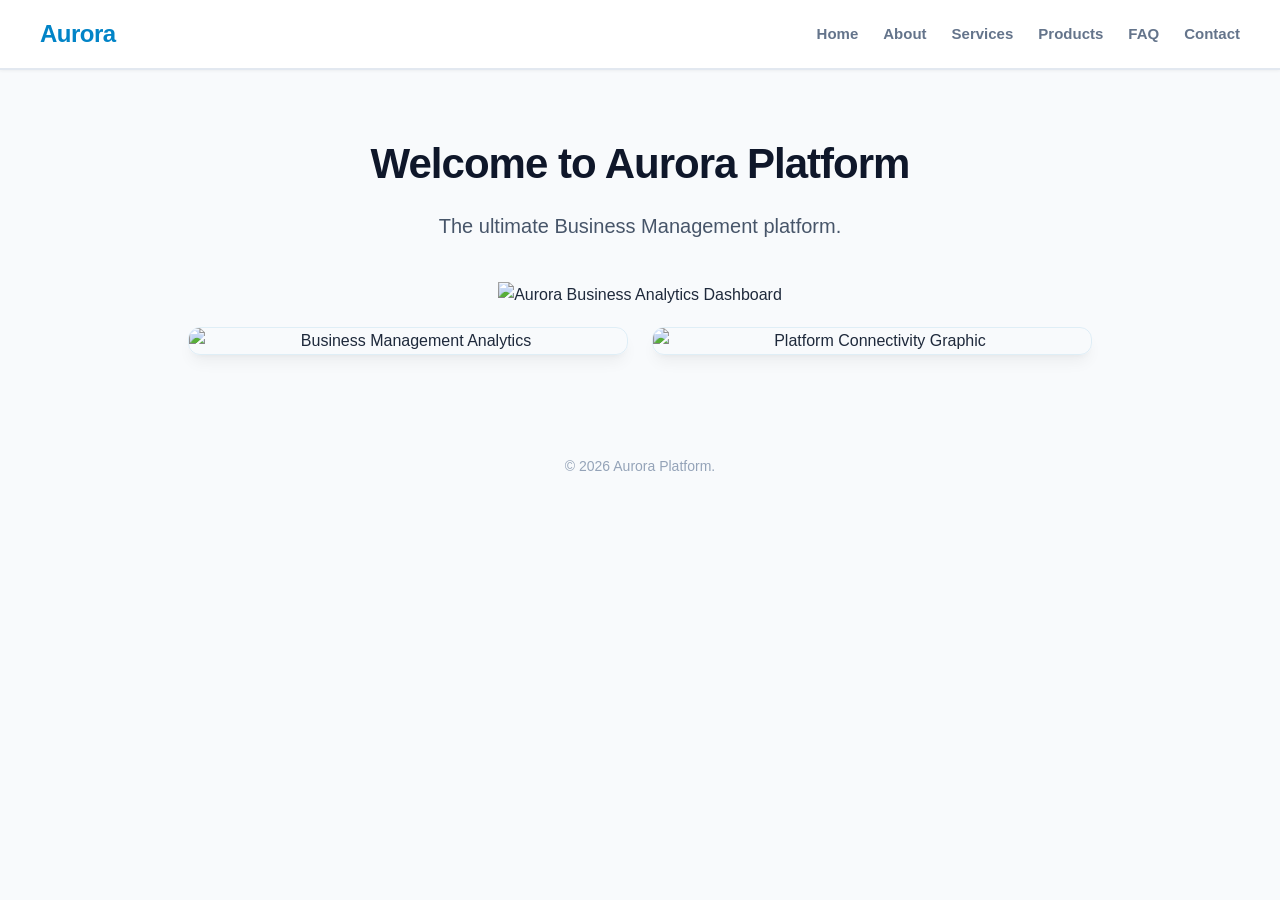
==== commit 655a71cc: "couple more UI/design changes for the landing page" ====
--- a/index.html
+++ b/index.html
@@ -1,424 +1,6 @@
 <!DOCTYPE html>
 <html lang="en">
 <head>
-<<<<<<< HEAD
-  <meta charset="UTF-8" />
-  <meta name="viewport" content="width=device-width, initial-scale=1.0"/>
-  <title>Aurora — Contact Us</title>
-  <link href="https://fonts.googleapis.com/css2?family=Syne:wght@400;600;700;800&family=Inter:wght@300;400;500&display=swap" rel="stylesheet"/>
-  <style>
-    :root {
-      --blue-dark:   #0a2463;
-      --blue-mid:    #1e4db7;
-      --blue-light:  #3a86ff;
-      --blue-pale:   #e8f0fe;
-      --white:       #ffffff;
-      --text-dark:   #0a2463;
-      --text-mid:    #3a5199;
-      --text-light:  #6b7a99;
-      --border:      #c5d5f5;
-      --radius:      14px;
-      --transition:  0.25s ease;
-    }
-    *, *::before, *::after { box-sizing: border-box; margin: 0; padding: 0; }
-    body {
-      background: var(--white);
-      color: var(--text-dark);
-      font-family: 'Inter', sans-serif;
-      font-weight: 300;
-      min-height: 100vh;
-    }
-    nav {
-      background: var(--blue-dark);
-      padding: 1.2rem 6%;
-      display: flex;
-      align-items: center;
-      justify-content: space-between;
-      position: sticky;
-      top: 0;
-      z-index: 100;
-      box-shadow: 0 2px 12px rgba(10,36,99,0.3);
-    }
-    .logo {
-      font-family: 'Syne', sans-serif;
-      font-weight: 800;
-      font-size: 1.6rem;
-      letter-spacing: -0.03em;
-      color: var(--white);
-    }
-    .logo span { color: var(--blue-light); }
-    .nav-links {
-      display: flex;
-      gap: 2rem;
-      list-style: none;
-    }
-    .nav-links a {
-      color: rgba(255,255,255,0.7);
-      text-decoration: none;
-      font-size: 0.9rem;
-      font-weight: 400;
-      transition: color var(--transition);
-    }
-    .nav-links a:hover, .nav-links a.active { color: var(--white); }
-    .nav-links a.active {
-      border-bottom: 2px solid var(--blue-light);
-      padding-bottom: 2px;
-    }
-    .hero-strip {
-      background: linear-gradient(135deg, var(--blue-dark) 0%, var(--blue-mid) 100%);
-      padding: 4rem 6% 3rem;
-      color: var(--white);
-    }
-    .eyebrow {
-      display: inline-flex;
-      align-items: center;
-      gap: 0.5rem;
-      font-size: 0.75rem;
-      font-weight: 500;
-      letter-spacing: 0.14em;
-      text-transform: uppercase;
-      color: var(--blue-light);
-      margin-bottom: 1rem;
-    }
-    .eyebrow::before {
-      content: '';
-      width: 24px;
-      height: 2px;
-      background: var(--blue-light);
-    }
-    .hero-strip h1 {
-      font-family: 'Syne', sans-serif;
-      font-size: clamp(2.2rem, 5vw, 3.5rem);
-      font-weight: 800;
-      line-height: 1.1;
-      letter-spacing: -0.03em;
-      margin-bottom: 1rem;
-    }
-    .hero-strip p {
-      max-width: 500px;
-      color: rgba(255,255,255,0.75);
-      line-height: 1.75;
-      font-size: 1rem;
-    }
-    .page {
-      max-width: 1100px;
-      margin: 0 auto;
-      padding: 4rem 6% 6rem;
-    }
-    .contact-grid {
-      display: grid;
-      grid-template-columns: 1fr 1.6fr;
-      gap: 3rem;
-      align-items: start;
-    }
-    .info-cards {
-      display: flex;
-      flex-direction: column;
-      gap: 1rem;
-    }
-    .info-card {
-      background: var(--blue-pale);
-      border: 1px solid var(--border);
-      border-radius: var(--radius);
-      padding: 1.3rem 1.4rem;
-      display: flex;
-      align-items: flex-start;
-      gap: 1rem;
-      transition: border-color var(--transition), transform var(--transition), box-shadow var(--transition);
-    }
-    .info-card:hover {
-      border-color: var(--blue-light);
-      transform: translateY(-2px);
-      box-shadow: 0 6px 20px rgba(58,134,255,0.12);
-    }
-    .info-icon {
-      width: 42px;
-      height: 42px;
-      border-radius: 10px;
-      background: var(--blue-mid);
-      display: flex;
-      align-items: center;
-      justify-content: center;
-      font-size: 1.1rem;
-      flex-shrink: 0;
-    }
-    .info-body h3 {
-      font-family: 'Syne', sans-serif;
-      font-size: 0.78rem;
-      font-weight: 700;
-      color: var(--text-mid);
-      text-transform: uppercase;
-      letter-spacing: 0.1em;
-      margin-bottom: 0.3rem;
-    }
-    .info-body p, .info-body a {
-      color: var(--text-dark);
-      font-size: 0.92rem;
-      line-height: 1.5;
-      text-decoration: none;
-      font-weight: 400;
-    }
-    .info-body a:hover { color: var(--blue-light); }
-    .social-row {
-      display: flex;
-      gap: 0.75rem;
-      margin-top: 0.75rem;
-    }
-    .social-btn {
-      width: 36px;
-      height: 36px;
-      border-radius: 8px;
-      border: 1px solid var(--border);
-      background: var(--white);
-      display: flex;
-      align-items: center;
-      justify-content: center;
-      font-size: 0.85rem;
-      color: var(--blue-mid);
-      text-decoration: none;
-      transition: all var(--transition);
-      font-weight: 600;
-    }
-    .social-btn:hover {
-      background: var(--blue-mid);
-      color: var(--white);
-      border-color: var(--blue-mid);
-    }
-    .form-card {
-      background: var(--white);
-      border: 1px solid var(--border);
-      border-radius: calc(var(--radius) + 4px);
-      padding: 2.5rem;
-      box-shadow: 0 8px 32px rgba(10,36,99,0.08);
-    }
-    .form-card h2 {
-      font-family: 'Syne', sans-serif;
-      font-size: 1.4rem;
-      font-weight: 700;
-      color: var(--blue-dark);
-      margin-bottom: 0.4rem;
-    }
-    .form-card .subtitle {
-      color: var(--text-light);
-      font-size: 0.88rem;
-      margin-bottom: 2rem;
-    }
-    .form-row {
-      display: grid;
-      grid-template-columns: 1fr 1fr;
-      gap: 1rem;
-    }
-    .field {
-      display: flex;
-      flex-direction: column;
-      gap: 0.45rem;
-      margin-bottom: 1.1rem;
-    }
-    label {
-      font-size: 0.8rem;
-      font-weight: 500;
-      color: var(--text-mid);
-      letter-spacing: 0.04em;
-    }
-    input, textarea, select {
-      background: var(--blue-pale);
-      border: 1px solid var(--border);
-      border-radius: 10px;
-      color: var(--text-dark);
-      font-family: 'Inter', sans-serif;
-      font-size: 0.92rem;
-      font-weight: 400;
-      padding: 0.75rem 1rem;
-      width: 100%;
-      outline: none;
-      transition: border-color var(--transition), box-shadow var(--transition);
-      appearance: none;
-    }
-    input::placeholder, textarea::placeholder { color: #a0aec0; }
-    input:focus, textarea:focus, select:focus {
-      border-color: var(--blue-light);
-      background: var(--white);
-      box-shadow: 0 0 0 3px rgba(58,134,255,0.12);
-    }
-    textarea { resize: vertical; min-height: 130px; line-height: 1.6; }
-    select option { background: var(--white); }
-    .btn-submit {
-      width: 100%;
-      padding: 0.95rem 1.5rem;
-      border: none;
-      border-radius: 10px;
-      cursor: pointer;
-      font-family: 'Syne', sans-serif;
-      font-size: 0.95rem;
-      font-weight: 700;
-      letter-spacing: 0.04em;
-      color: var(--white);
-      background: linear-gradient(120deg, var(--blue-mid), var(--blue-light));
-      transition: opacity var(--transition), transform var(--transition);
-      margin-top: 0.5rem;
-    }
-    .btn-submit:hover { opacity: 0.9; transform: translateY(-1px); }
-    .btn-submit:active { transform: translateY(0); }
-    .success-msg {
-      display: none;
-      align-items: center;
-      gap: 0.75rem;
-      background: #e8f5e9;
-      border: 1px solid #a5d6a7;
-      border-radius: 10px;
-      padding: 1rem 1.2rem;
-      margin-top: 1rem;
-      color: #2e7d32;
-      font-size: 0.9rem;
-    }
-    .success-msg.show { display: flex; }
-    footer {
-      background: var(--blue-dark);
-      color: rgba(255,255,255,0.6);
-      text-align: center;
-      padding: 1.8rem 6%;
-      font-size: 0.82rem;
-    }
-    footer span { color: var(--blue-light); }
-    @media (max-width: 768px) {
-      .contact-grid { grid-template-columns: 1fr; }
-      .form-row { grid-template-columns: 1fr; }
-      .nav-links { display: none; }
-      .form-card { padding: 1.8rem 1.4rem; }
-    }
-  </style>
-</head>
-<body>
-  <nav>
-    <div class="logo">Au<span>ro</span>ra</div>
-    <ul class="nav-links">
-      <li><a href="#">Home</a></li>
-      <li><a href="#">About</a></li>
-      <li><a href="#">Services</a></li>
-      <li><a href="#">Products</a></li>
-      <li><a href="#">FAQ</a></li>
-      <li><a href="#" class="active">Contact</a></li>
-    </ul>
-  </nav>
-  <div class="hero-strip">
-    <div class="eyebrow">Get in touch</div>
-    <h1>Let's Talk.</h1>
-    <p>Have a question, a project idea, or just want to say hello? We'd love to hear from you.</p>
-  </div>
-  <main class="page">
-    <div class="contact-grid">
-      <aside class="info-cards">
-        <div class="info-card">
-          <div class="info-icon">📧</div>
-          <div class="info-body">
-            <h3>Email</h3>
-            <a href="mailto:hello@aurora.com">hello@aurora.com</a>
-          </div>
-        </div>
-        <div class="info-card">
-          <div class="info-icon">📞</div>
-          <div class="info-body">
-            <h3>Phone</h3>
-            <a href="tel:+254700000000">+254 700 000 000</a>
-          </div>
-        </div>
-        <div class="info-card">
-          <div class="info-icon">📍</div>
-          <div class="info-body">
-            <h3>Location</h3>
-            <p>Nairobi, Kenya</p>
-          </div>
-        </div>
-        <div class="info-card">
-          <div class="info-icon">🕐</div>
-          <div class="info-body">
-            <h3>Working Hours</h3>
-            <p>Mon – Fri, 8 AM – 6 PM EAT</p>
-          </div>
-        </div>
-        <div class="info-card">
-          <div class="info-body" style="width:100%">
-            <h3>Follow Us</h3>
-            <div class="social-row">
-              <a href="#" class="social-btn">𝕏</a>
-              <a href="#" class="social-btn">📸</a>
-              <a href="#" class="social-btn">in</a>
-              <a href="#" class="social-btn">f</a>
-            </div>
-          </div>
-        </div>
-      </aside>
-      <section class="form-card">
-        <h2>Send us a message</h2>
-        <p class="subtitle">We typically reply within 24 hours.</p>
-        <form id="contactForm" novalidate>
-          <div class="form-row">
-            <div class="field">
-              <label for="fname">First Name</label>
-              <input type="text" id="fname" placeholder="Jane" required />
-            </div>
-            <div class="field">
-              <label for="lname">Last Name</label>
-              <input type="text" id="lname" placeholder="Doe" required />
-            </div>
-          </div>
-          <div class="field">
-            <label for="email">Email Address</label>
-            <input type="email" id="email" placeholder="jane@example.com" required />
-          </div>
-          <div class="field">
-            <label for="phone">Phone Number <span style="color:#a0aec0;font-weight:300">(optional)</span></label>
-            <input type="tel" id="phone" placeholder="+254 7XX XXX XXX" />
-          </div>
-          <div class="field">
-            <label for="subject">Subject</label>
-            <select id="subject" required>
-              <option value="" disabled selected>Select a topic…</option>
-              <option>General Inquiry</option>
-              <option>Project Collaboration</option>
-              <option>Support Request</option>
-              <option>Partnership</option>
-              <option>Other</option>
-            </select>
-          </div>
-          <div class="field">
-            <label for="message">Message</label>
-            <textarea id="message" placeholder="Tell us what's on your mind…" required></textarea>
-          </div>
-          <button type="submit" class="btn-submit">Send Message →</button>
-          <div class="success-msg" id="successMsg">
-            ✅ &nbsp; Message sent! We'll get back to you shortly.
-          </div>
-        </form>
-      </section>
-    </div>
-  </main>
-  <footer>© 2026 <span>Aurora</span>. All rights reserved.</footer>
-  <script>
-    document.getElementById('contactForm').addEventListener('submit', function(e) {
-      e.preventDefault();
-      const fname = document.getElementById('fname').value.trim();
-      const email = document.getElementById('email').value.trim();
-      const message = document.getElementById('message').value.trim();
-      if (!fname || !email || !message) {
-        alert('Please fill in your name, email, and message.');
-        return;
-      }
-      const btn = document.querySelector('.btn-submit');
-      btn.textContent = 'Sending…';
-      btn.style.opacity = '0.7';
-      setTimeout(() => {
-        btn.textContent = 'Send Message →';
-        btn.style.opacity = '1';
-        document.getElementById('successMsg').classList.add('show');
-        document.getElementById('contactForm').reset();
-        setTimeout(() => {
-          document.getElementById('successMsg').classList.remove('show');
-        }, 5000);
-      }, 1200);
-    });
-  </script>
-=======
     <meta charset="UTF-8">
     <meta name="viewport" content="width=device-width, initial-scale=1.0">
     <title>Aurora Platform</title>
@@ -443,12 +25,26 @@
     <main>
         <h1>Welcome to Aurora Platform</h1>
         <p>The ultimate Business Management platform.</p>
+        <!-- Dashboard Illustration -->
+        <img src="https://images.unsplash.com/photo-1551288049-bebda4e38f71?q=80&w=600&auto=format&fit=crop" 
+             alt="Aurora Business Analytics Dashboard" 
+             class="main-img">
+             <div class="image-gallery">
+        <!-- Workspace image -->
+        <img src="https://images.unsplash.com/photo-1460925895917-afdab827c52f?q=80&w=600&auto=format&fit=crop" 
+             alt="Business Management Analytics" 
+             class="gallery-img">
+
+        <!-- Network connection image -->
+        <img src="https://images.unsplash.com/photo-1526374965328-7f61d4dc18c5?q=80&w=600&auto=format&fit=crop" 
+             alt="Platform Connectivity Graphic" 
+             class="gallery-img">
+    </div>
     </main>
 
     <footer>
         <p>&copy; 2026 Aurora Platform.</p>
     </footer>
 
->>>>>>> 6c48e4487eceb9d0505704160c82c0ade9e6e8a6
 </body>
 </html>
--- a/style.css
+++ b/style.css
@@ -1,66 +1,103 @@
-/* 1. Basic Setup */
-body {
-    font-family: Arial, sans-serif;
+/* 1. Global Reset & Modern Feel */
+* {
+    box-sizing: border-box;
     margin: 0;
     padding: 0;
-    background-color: #ffffff;
-    color: #333333;
 }
 
-/* 2. Header & Navigation (Blue background, White text) */
+body {
+    font-family: -apple-system, BlinkMacSystemFont, "Segoe UI", Roboto, Helvetica, Arial, sans-serif;
+    background-color: #f8fafc; /* A softer, cleaner premium white/gray */
+    color: #1e293b; /* Soft dark gray instead of harsh pure black */
+    line-height: 1.6;
+}
+
+/* 2. Sleek Header & Nav Layout */
 header {
-    background-color: #0056b3;
-    padding: 20px;
+    background-color: #ffffff; /* Crisp white nav bar */
+    border-bottom: 2px solid #e2e8f0; /* Soft border separation */
+    padding: 15px 40px;
     display: flex;
     justify-content: space-between;
     align-items: center;
+    box-shadow: 0 1px 3px rgba(0, 0, 0, 0.05); /* Very clean shadow */
 }
 
 .logo {
-    color: #ffffff;
+    color: #0284c7; /* Vibrant, modern sky-blue */
     font-size: 24px;
-    font-weight: bold;
+    font-weight: 800;
+    letter-spacing: -0.5px;
 }
 
 nav ul {
     list-style: none;
-    margin: 0;
-    padding: 0;
     display: flex;
-    gap: 20px;
+    gap: 25px;
 }
 
 nav a {
-    color: #ffffff;
+    color: #64748b; /* Sleek slate gray for default links */
     text-decoration: none;
-    font-weight: bold;
+    font-weight: 600;
+    font-size: 15px;
+    transition: color 0.2s ease; /* Makes the color transition smooth */
 }
 
 nav a:hover {
-    text-decoration: underline;
+    color: #0284c7; /* Switches smoothly to blue on hover */
 }
 
-/* 3. Main Content (Centered & Clean) */
+/* 3. Polished Main Content Area */
 main {
-    padding: 60px 20px;
+    max-width: 1000px;
+    margin: 60px auto;
+    padding: 0 20px;
     text-align: center;
 }
 
 main h1 {
-    color: #0056b3;
-    font-size: 36px;
-    margin-bottom: 10px;
+    color: #0f172a; /* Deep navy/slate for emphasis */
+    font-size: 42px;
+    font-weight: 800;
+    letter-spacing: -1px;
+    margin-bottom: 12px;
 }
 
 main p {
-    font-size: 18px;
-    color: #666666;
+    font-size: 20px;
+    color: #475569; /* Balanced slate for readability */
+    max-width: 600px;
+    margin: 0 auto 40px auto;
 }
 
-/* 4. Footer */
+/* 4. Beautiful Image Display Layout */
+.image-gallery {
+    display: flex;
+    justify-content: center;
+    gap: 24px;
+    flex-wrap: wrap;
+    margin-top: 20px;
+}
+
+.gallery-img {
+    max-width: 100%;
+    height: auto;
+    width: 440px;
+    border-radius: 12px; /* Smooth, modern rounded corners */
+    box-shadow: 0 10px 15px -3px rgba(0, 0, 0, 0.05), 0 4px 6px -4px rgba(0, 0, 0, 0.05); /* Soft, elegant shadow */
+    border: 1px solid rgba(2, 132, 199, 0.1); /* Extremely faint blue border */
+    transition: transform 0.3s ease;
+}
+
+.gallery-img:hover {
+    transform: translateY(-4px); /* Subtle liftoff animation when hovered */
+}
+
+/* 5. Minimalist Footer */
 footer {
     text-align: center;
-    padding: 20px;
-    border-top: 1px solid #eeeeee;
-    color: #777777;
+    padding: 40px 20px;
+    color: #94a3b8;
+    font-size: 14px;
 }
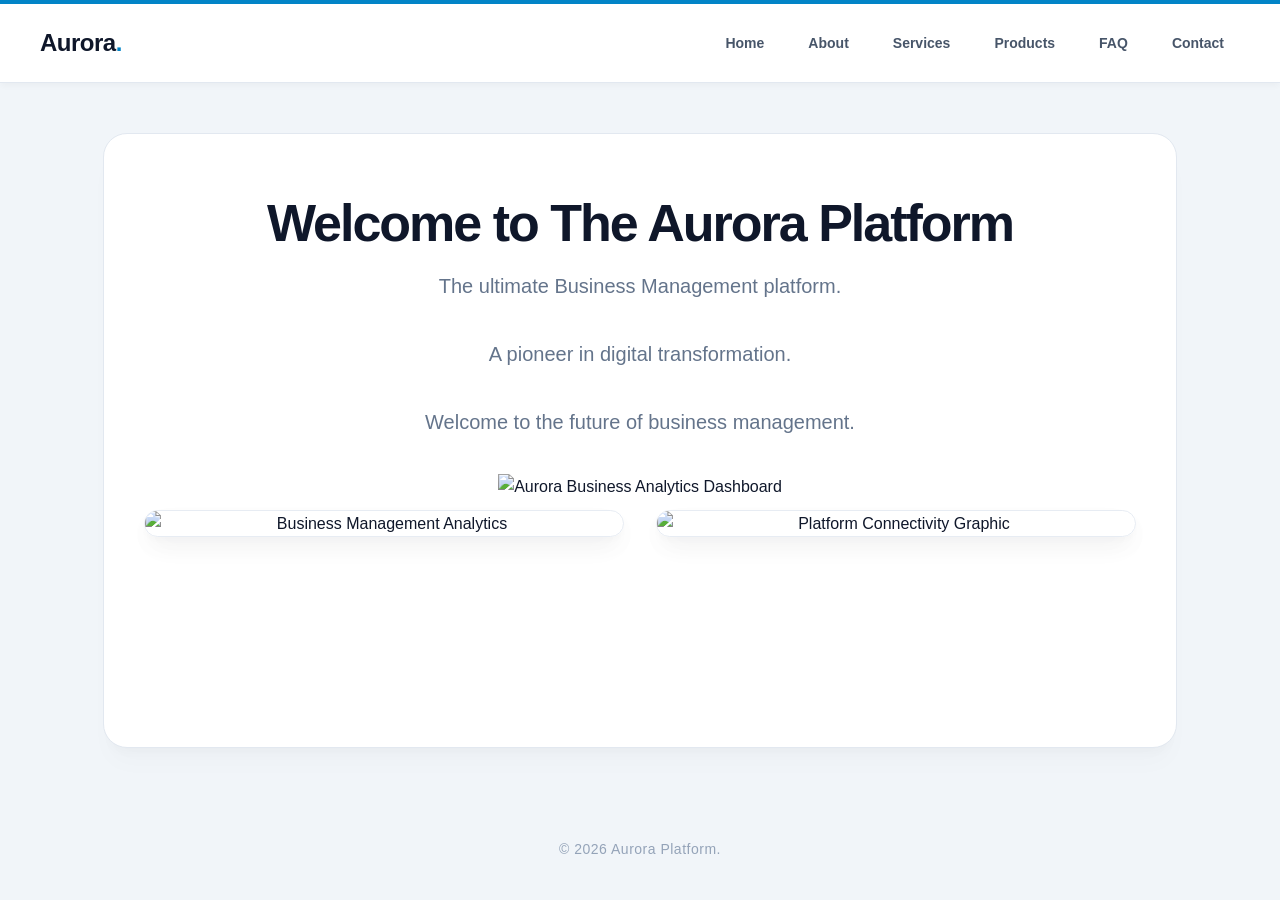
==== commit 9892f2ee: "more text on landing page" ====
--- a/index.html
+++ b/index.html
@@ -23,8 +23,10 @@
     </header>
 
     <main>
-        <h1>Welcome to Aurora Platform</h1>
+        <h1>Welcome to The Aurora Platform</h1>
         <p>The ultimate Business Management platform.</p>
+        <p> A pioneer in digital transformation.</p>
+        <p> Welcome to the future of business management.</p>
         <!-- Dashboard Illustration -->
         <img src="https://images.unsplash.com/photo-1551288049-bebda4e38f71?q=80&w=600&auto=format&fit=crop" 
              alt="Aurora Business Analytics Dashboard" 
--- a/style.css
+++ b/style.css
@@ -1,103 +1,172 @@
-/* 1. Global Reset & Modern Feel */
+/* ==========================================================================
+   1. GLOBAL RESET & PREMIUM FOUNDATION
+   ========================================================================== */
 * {
     box-sizing: border-box;
     margin: 0;
     padding: 0;
 }
 
+html, body {
+    height: 100%;
+}
+
 body {
     font-family: -apple-system, BlinkMacSystemFont, "Segoe UI", Roboto, Helvetica, Arial, sans-serif;
-    background-color: #f8fafc; /* A softer, cleaner premium white/gray */
-    color: #1e293b; /* Soft dark gray instead of harsh pure black */
+    background-color: #f1f5f9; /* Richer, ultra-clean slate background */
+    color: #0f172a;
     line-height: 1.6;
+    display: flex;
+    flex-direction: column;
+    /* Smooth anti-aliasing to make fonts look incredibly crisp */
+    -webkit-font-smoothing: antialiased;
 }
 
-/* 2. Sleek Header & Nav Layout */
+/* ==========================================================================
+   2. HIGH-STYLE NAV BAR WITH ACCENT
+   ========================================================================== */
 header {
-    background-color: #ffffff; /* Crisp white nav bar */
-    border-bottom: 2px solid #e2e8f0; /* Soft border separation */
-    padding: 15px 40px;
+    background-color: #ffffff;
+    /* Premium touch: a thin, vivid blue highlight bar at the absolute top of the site */
+    border-top: 4px solid #0284c7; 
+    border-bottom: 1px solid #e2e8f0;
+    padding: 20px 40px;
     display: flex;
     justify-content: space-between;
     align-items: center;
-    box-shadow: 0 1px 3px rgba(0, 0, 0, 0.05); /* Very clean shadow */
+    position: sticky;
+    top: 0;
+    z-index: 1000;
+    box-shadow: 0 4px 6px -1px rgba(0, 0, 0, 0.03);
 }
 
 .logo {
-    color: #0284c7; /* Vibrant, modern sky-blue */
+    color: #0f172a; /* Dark navy logo text */
     font-size: 24px;
     font-weight: 800;
     letter-spacing: -0.5px;
 }
 
+/* Styled dot accent after the logo name */
+.logo::after {
+    content: '.';
+    color: #0284c7; /* Blue period at the end of the brand name */
+}
+
 nav ul {
     list-style: none;
     display: flex;
-    gap: 25px;
+    align-items: center;
+    gap: 12px; /* Tighter gap for pill-button styling */
 }
 
 nav a {
-    color: #64748b; /* Sleek slate gray for default links */
+    color: #475569;
     text-decoration: none;
     font-weight: 600;
-    font-size: 15px;
-    transition: color 0.2s ease; /* Makes the color transition smooth */
+    font-size: 14px;
+    padding: 8px 16px;
+    border-radius: 20px; /* Fully rounded modern pill format */
+    transition: all 0.2s cubic-bezier(0.4, 0, 0.2, 1);
 }
 
+/* Hovering transforms the link into a sleek soft-blue background pill */
 nav a:hover {
-    color: #0284c7; /* Switches smoothly to blue on hover */
+    color: #0284c7;
+    background-color: rgba(2, 132, 199, 0.08);
 }
 
-/* 3. Polished Main Content Area */
+/* ==========================================================================
+   3. HERO DISPLAY CONTAINER (SaaS Dashboard Frame)
+   ========================================================================== */
 main {
-    max-width: 1000px;
-    margin: 60px auto;
-    padding: 0 20px;
+    max-width: 1140px;
+    margin: 50px auto;
+    padding: 60px 40px;
+    background-color: #ffffff; /* Wraps your main section inside a stunning white card */
+    border-radius: 24px; /* Smooth extra-rounded container edges */
+    border: 1px solid #e2e8f0;
     text-align: center;
+    box-shadow: 0 20px 25px -5px rgba(0, 0, 0, 0.02), 0 10px 10px -5px rgba(0, 0, 0, 0.02);
+    flex: 1;
 }
 
 main h1 {
-    color: #0f172a; /* Deep navy/slate for emphasis */
-    font-size: 42px;
-    font-weight: 800;
-    letter-spacing: -1px;
-    margin-bottom: 12px;
+    color: #0f172a;
+    font-size: 52px;
+    font-weight: 900; /* Extra bold weighting */
+    letter-spacing: -2px;
+    margin-bottom: 16px;
+    line-height: 1.15;
 }
 
 main p {
     font-size: 20px;
-    color: #475569; /* Balanced slate for readability */
-    max-width: 600px;
-    margin: 0 auto 40px auto;
+    color: #64748b;
+    max-width: 620px;
+    margin: 0 auto 36px auto;
 }
 
-/* 4. Beautiful Image Display Layout */
+/* Modern Interacting Action Link */
+.cta-btn {
+    display: inline-block;
+    background-color: #0284c7;
+    color: #ffffff;
+    text-decoration: none;
+    padding: 14px 32px;
+    font-size: 16px;
+    font-weight: 600;
+    border-radius: 12px;
+    box-shadow: 0 4px 12px rgba(2, 132, 199, 0.25);
+    transition: all 0.2s ease;
+    margin-bottom: 50px;
+}
+
+.cta-btn:hover {
+    background-color: #0369a1;
+    box-shadow: 0 6px 20px rgba(2, 132, 199, 0.35);
+    transform: translateY(-2px); /* Lifts up nicely when your cursor touches it */
+}
+
+/* ==========================================================================
+   4. LUXURY SHADOW GALLERY SHOWCASE
+   ========================================================================== */
 .image-gallery {
     display: flex;
     justify-content: center;
-    gap: 24px;
+    gap: 32px;
     flex-wrap: wrap;
-    margin-top: 20px;
+    margin-top: 10px;
 }
 
 .gallery-img {
     max-width: 100%;
     height: auto;
-    width: 440px;
-    border-radius: 12px; /* Smooth, modern rounded corners */
-    box-shadow: 0 10px 15px -3px rgba(0, 0, 0, 0.05), 0 4px 6px -4px rgba(0, 0, 0, 0.05); /* Soft, elegant shadow */
-    border: 1px solid rgba(2, 132, 199, 0.1); /* Extremely faint blue border */
-    transition: transform 0.3s ease;
+    width: 480px;
+    border-radius: 16px;
+    border: 1px solid rgba(226, 232, 240, 0.8);
+    /* High-fidelity layered depth shadow scheme */
+    box-shadow: 
+        0 4px 6px -1px rgba(0, 0, 0, 0.02), 
+        0 10px 24px -3px rgba(15, 23, 42, 0.04), 
+        0 12px 30px -4px rgba(15, 23, 42, 0.04);
+    transition: all 0.4s cubic-bezier(0.16, 1, 0.3, 1);
 }
 
+/* When images are hovered, they lift, sharpen up, and pop out slightly */
 .gallery-img:hover {
-    transform: translateY(-4px); /* Subtle liftoff animation when hovered */
+    transform: translateY(-8px) scale(1.01);
+    box-shadow: 0 30px 60px -15px rgba(15, 23, 42, 0.12);
 }
 
-/* 5. Minimalist Footer */
+/* ==========================================================================
+   5. DECOUPLED FOOTER
+   ========================================================================== */
 footer {
     text-align: center;
     padding: 40px 20px;
     color: #94a3b8;
     font-size: 14px;
+    font-weight: 500;
+    letter-spacing: 0.5px;
 }
